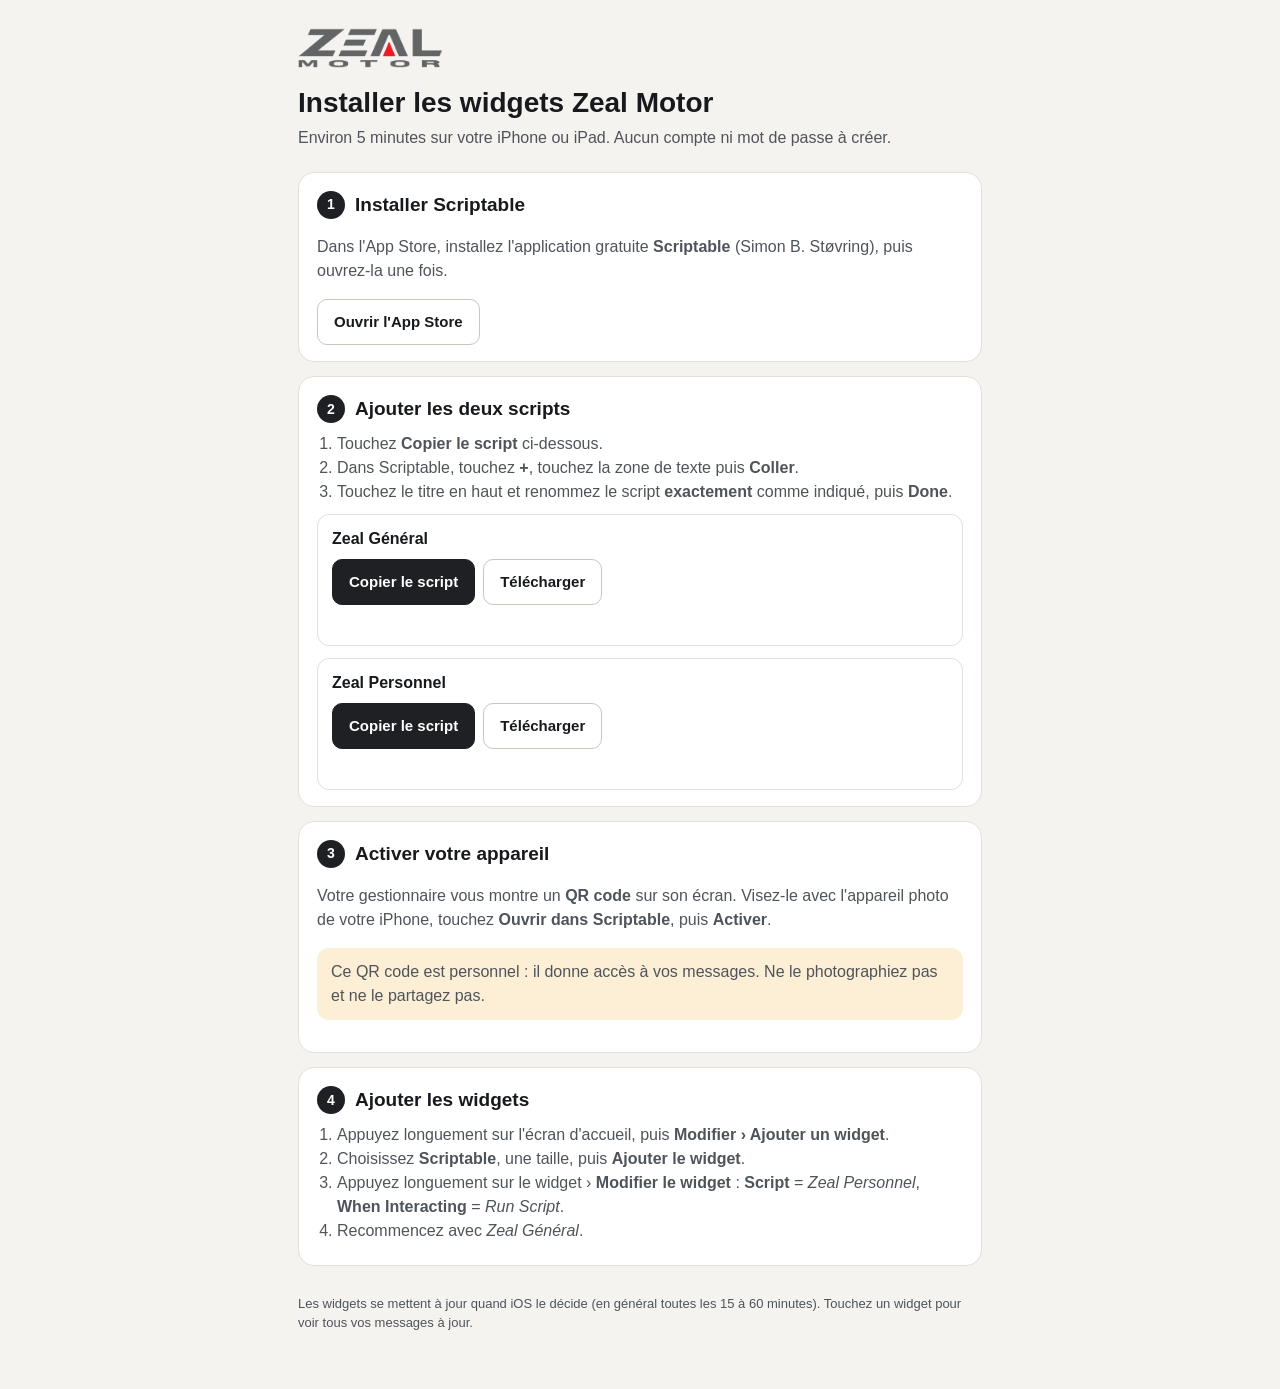
==== install/index.html @ 2b16b490 "Publication du 2026-10-29 11:59 UTC (0 appareils)" ====
<!doctype html>
<html lang="fr">
<head>
<meta charset="utf-8">
<meta name="viewport" content="width=device-width, initial-scale=1">
<meta name="robots" content="noindex, nofollow">
<title>Installer les widgets Zeal Motor</title>
<style>
:root{--ink:#17191D;--muted:#4F545B;--line:#E3E0D9;--bg:#F4F3EF;--red:#ED1C24;--dark:#1F2023}
*{box-sizing:border-box}
body{margin:0;background:var(--bg);color:var(--ink);font:16px/1.5 -apple-system,BlinkMacSystemFont,"Segoe UI",Inter,sans-serif}
main{max-width:720px;margin:0 auto;padding:28px 18px 56px}
header{display:flex;align-items:center;gap:14px;margin-bottom:8px}
header img{height:40px}
h1{font-size:28px;line-height:1.2;margin:18px 0 6px}
h2{font-size:19px;margin:0 0 8px;display:flex;gap:10px;align-items:center}
.lead{color:var(--muted);margin:0 0 22px}
.step{background:#fff;border:1px solid var(--line);border-radius:16px;padding:18px 18px 16px;margin-bottom:14px}
.num{flex:none;width:28px;height:28px;border-radius:14px;background:var(--dark);color:#fff;font-size:14px;display:flex;align-items:center;justify-content:center}
.step p,.step li{color:var(--muted)}
.step ol{padding-left:20px;margin:6px 0}
.scripts{display:grid;gap:12px;margin-top:10px}
.script{border:1px solid var(--line);border-radius:12px;padding:12px 14px}
.script b{display:block;margin-bottom:8px}
.row{display:flex;gap:8px;flex-wrap:wrap}
button,a.btn{display:inline-block;min-height:44px;padding:0 16px;border-radius:10px;font-family:inherit;font-size:15px;font-weight:600;line-height:44px;border:1px solid #C9C6BE;background:#fff;color:var(--ink);text-decoration:none;cursor:pointer}
button.primary{background:var(--dark);border-color:var(--dark);color:#fff}
.ok{color:#17663F;font-weight:600;min-height:22px;margin-top:6px}
.warn{background:#FCEFD6;color:#5C3600;border-radius:12px;padding:12px 14px;margin-top:10px}
code{background:#ECEAE4;border-radius:6px;padding:1px 6px}
footer{color:var(--muted);font-size:13px;margin-top:28px}
</style>
</head>
<body>
<main>
  <header><img src="../brand/zeal-logo.png" alt="Zeal Motor"></header>
  <h1>Installer les widgets Zeal Motor</h1>
  <p class="lead">Environ 5 minutes sur votre iPhone ou iPad. Aucun compte ni mot de passe à créer.</p>

  <section class="step">
    <h2><span class="num">1</span>Installer Scriptable</h2>
    <p>Dans l'App Store, installez l'application gratuite <b>Scriptable</b> (Simon B. Støvring), puis ouvrez-la une fois.</p>
    <a class="btn" href="https://apps.apple.com/app/scriptable/id1405459188">Ouvrir l'App Store</a>
  </section>

  <section class="step">
    <h2><span class="num">2</span>Ajouter les deux scripts</h2>
    <ol>
      <li>Touchez <b>Copier le script</b> ci-dessous.</li>
      <li>Dans Scriptable, touchez <b>+</b>, touchez la zone de texte puis <b>Coller</b>.</li>
      <li>Touchez le titre en haut et renommez le script <b>exactement</b> comme indiqué, puis <b>Done</b>.</li>
    </ol>
    <div class="scripts">
      <div class="script">
        <b>Zeal Général</b>
        <div class="row">
          <button class="primary" type="button" data-copy="zeal-general.js">Copier le script</button>
          <a class="btn" href="zeal-general.js" download="Zeal Général.js">Télécharger</a>
        </div>
        <div class="ok" role="status" data-status="zeal-general.js"></div>
      </div>
      <div class="script">
        <b>Zeal Personnel</b>
        <div class="row">
          <button class="primary" type="button" data-copy="zeal-personnel.js">Copier le script</button>
          <a class="btn" href="zeal-personnel.js" download="Zeal Personnel.js">Télécharger</a>
        </div>
        <div class="ok" role="status" data-status="zeal-personnel.js"></div>
      </div>
    </div>
  </section>

  <section class="step">
    <h2><span class="num">3</span>Activer votre appareil</h2>
    <p>Votre gestionnaire vous montre un <b>QR code</b> sur son écran. Visez-le avec l'appareil photo de votre iPhone, touchez <b>Ouvrir dans Scriptable</b>, puis <b>Activer</b>.</p>
    <p class="warn">Ce QR code est personnel : il donne accès à vos messages. Ne le photographiez pas et ne le partagez pas.</p>
  </section>

  <section class="step">
    <h2><span class="num">4</span>Ajouter les widgets</h2>
    <ol>
      <li>Appuyez longuement sur l'écran d'accueil, puis <b>Modifier › Ajouter un widget</b>.</li>
      <li>Choisissez <b>Scriptable</b>, une taille, puis <b>Ajouter le widget</b>.</li>
      <li>Appuyez longuement sur le widget › <b>Modifier le widget</b> : <b>Script</b> = <i>Zeal Personnel</i>, <b>When Interacting</b> = <i>Run Script</i>.</li>
      <li>Recommencez avec <i>Zeal Général</i>.</li>
    </ol>
  </section>

  <footer>Les widgets se mettent à jour quand iOS le décide (en général toutes les 15 à 60 minutes). Touchez un widget pour voir tous vos messages à jour.</footer>
</main>
<script>
(function () {
  var cache = {};
  function load(file) {
    if (!cache[file]) cache[file] = fetch(file, { cache: 'no-store' }).then(function (r) { return r.text(); });
    return cache[file];
  }
  var texts = {};
  document.querySelectorAll('[data-copy]').forEach(function (btn) {
    var file = btn.getAttribute('data-copy');
    load(file).then(function (t) { texts[file] = t; });
    btn.addEventListener('click', function () {
      var status = document.querySelector('[data-status="' + file + '"]');
      var t = texts[file];
      if (!t) { status.textContent = 'Chargement… réessayez dans un instant.'; return; }
      function done() { status.textContent = 'Copié. Collez-le maintenant dans Scriptable.'; }
      function fallback() {
        var area = document.createElement('textarea');
        area.value = t;
        area.setAttribute('readonly', '');
        area.style.position = 'fixed';
        area.style.opacity = '0';
        document.body.appendChild(area);
        area.select();
        area.setSelectionRange(0, t.length);
        var ok = false;
        try { ok = document.execCommand('copy'); } catch (e) { ok = false; }
        document.body.removeChild(area);
        status.textContent = ok ? 'Copié. Collez-le maintenant dans Scriptable.' : 'Copie impossible : utilisez « Télécharger ».';
      }
      if (navigator.clipboard && navigator.clipboard.writeText) {
        navigator.clipboard.writeText(t).then(done, fallback);
      } else {
        fallback();
      }
    });
  });
})();
</script>
</body>
</html>
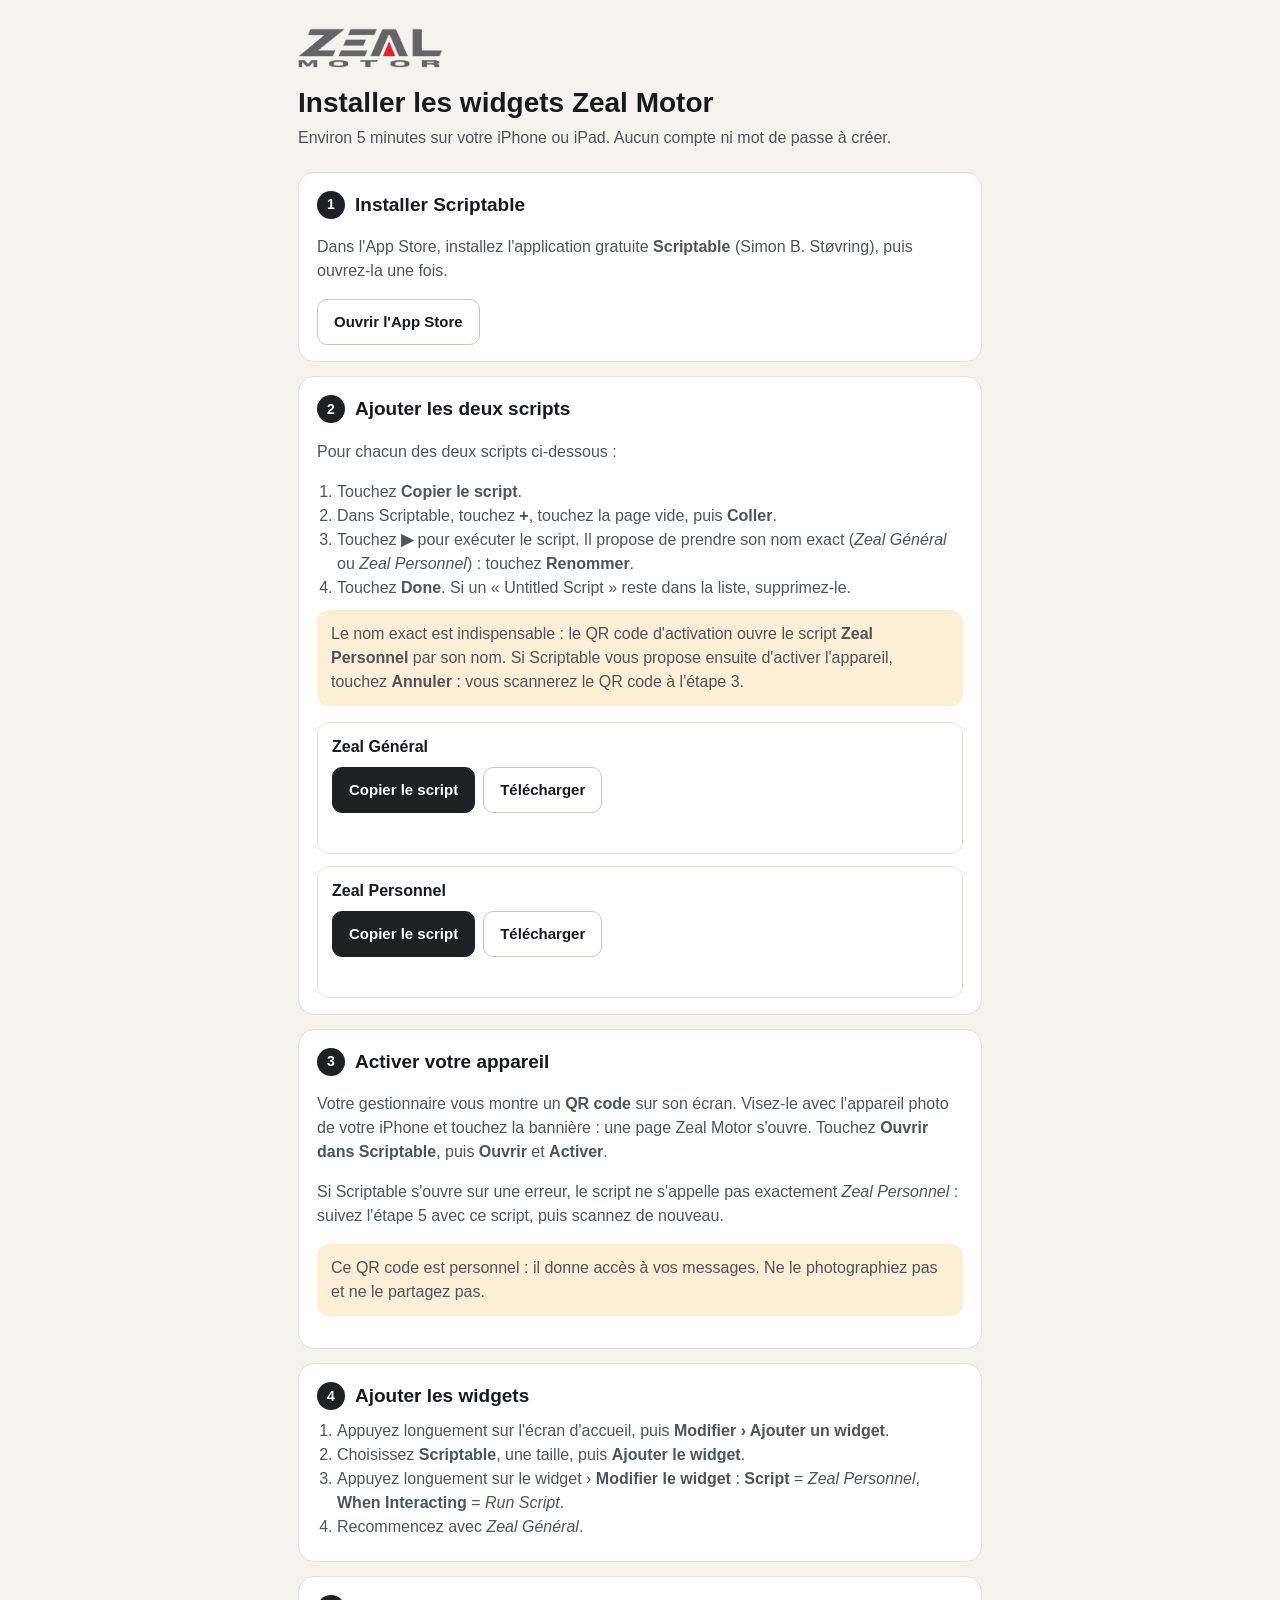
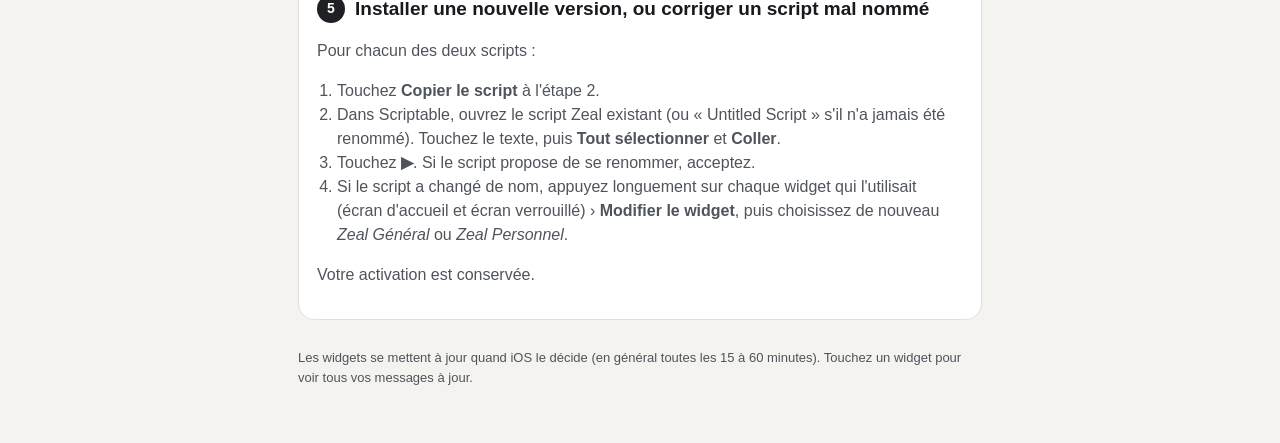
==== commit 5d81e406: "Publication du 2026-10-29 15:31 UTC (0 appareils)" ====
--- a/install/index.html
+++ b/install/index.html
@@ -45,11 +45,14 @@
 
   <section class="step">
     <h2><span class="num">2</span>Ajouter les deux scripts</h2>
+    <p>Pour chacun des deux scripts ci-dessous :</p>
     <ol>
-      <li>Touchez <b>Copier le script</b> ci-dessous.</li>
-      <li>Dans Scriptable, touchez <b>+</b>, touchez la zone de texte puis <b>Coller</b>.</li>
-      <li>Touchez le titre en haut et renommez le script <b>exactement</b> comme indiqué, puis <b>Done</b>.</li>
+      <li>Touchez <b>Copier le script</b>.</li>
+      <li>Dans Scriptable, touchez <b>+</b>, touchez la page vide, puis <b>Coller</b>.</li>
+      <li>Touchez <b>▶</b> pour exécuter le script. Il propose de prendre son nom exact (<i>Zeal Général</i> ou <i>Zeal Personnel</i>) : touchez <b>Renommer</b>.</li>
+      <li>Touchez <b>Done</b>. Si un « Untitled Script » reste dans la liste, supprimez-le.</li>
     </ol>
+    <p class="warn">Le nom exact est indispensable : le QR code d'activation ouvre le script <b>Zeal Personnel</b> par son nom. Si Scriptable vous propose ensuite d'activer l'appareil, touchez <b>Annuler</b> : vous scannerez le QR code à l'étape 3.</p>
     <div class="scripts">
       <div class="script">
         <b>Zeal Général</b>
@@ -72,7 +75,8 @@
 
   <section class="step">
     <h2><span class="num">3</span>Activer votre appareil</h2>
-    <p>Votre gestionnaire vous montre un <b>QR code</b> sur son écran. Visez-le avec l'appareil photo de votre iPhone, touchez <b>Ouvrir dans Scriptable</b>, puis <b>Activer</b>.</p>
+    <p>Votre gestionnaire vous montre un <b>QR code</b> sur son écran. Visez-le avec l'appareil photo de votre iPhone et touchez la bannière : une page Zeal Motor s'ouvre. Touchez <b>Ouvrir dans Scriptable</b>, puis <b>Ouvrir</b> et <b>Activer</b>.</p>
+    <p>Si Scriptable s'ouvre sur une erreur, le script ne s'appelle pas exactement <i>Zeal Personnel</i> : suivez l'étape 5 avec ce script, puis scannez de nouveau.</p>
     <p class="warn">Ce QR code est personnel : il donne accès à vos messages. Ne le photographiez pas et ne le partagez pas.</p>
   </section>
 
@@ -84,6 +88,18 @@
       <li>Appuyez longuement sur le widget › <b>Modifier le widget</b> : <b>Script</b> = <i>Zeal Personnel</i>, <b>When Interacting</b> = <i>Run Script</i>.</li>
       <li>Recommencez avec <i>Zeal Général</i>.</li>
     </ol>
+  </section>
+
+  <section class="step">
+    <h2><span class="num">5</span>Installer une nouvelle version, ou corriger un script mal nommé</h2>
+    <p>Pour chacun des deux scripts :</p>
+    <ol>
+      <li>Touchez <b>Copier le script</b> à l'étape 2.</li>
+      <li>Dans Scriptable, ouvrez le script Zeal existant (ou « Untitled Script » s'il n'a jamais été renommé). Touchez le texte, puis <b>Tout sélectionner</b> et <b>Coller</b>.</li>
+      <li>Touchez <b>▶</b>. Si le script propose de se renommer, acceptez.</li>
+      <li>Si le script a changé de nom, appuyez longuement sur chaque widget qui l'utilisait (écran d'accueil et écran verrouillé) › <b>Modifier le widget</b>, puis choisissez de nouveau <i>Zeal Général</i> ou <i>Zeal Personnel</i>.</li>
+    </ol>
+    <p>Votre activation est conservée.</p>
   </section>
 
   <footer>Les widgets se mettent à jour quand iOS le décide (en général toutes les 15 à 60 minutes). Touchez un widget pour voir tous vos messages à jour.</footer>
